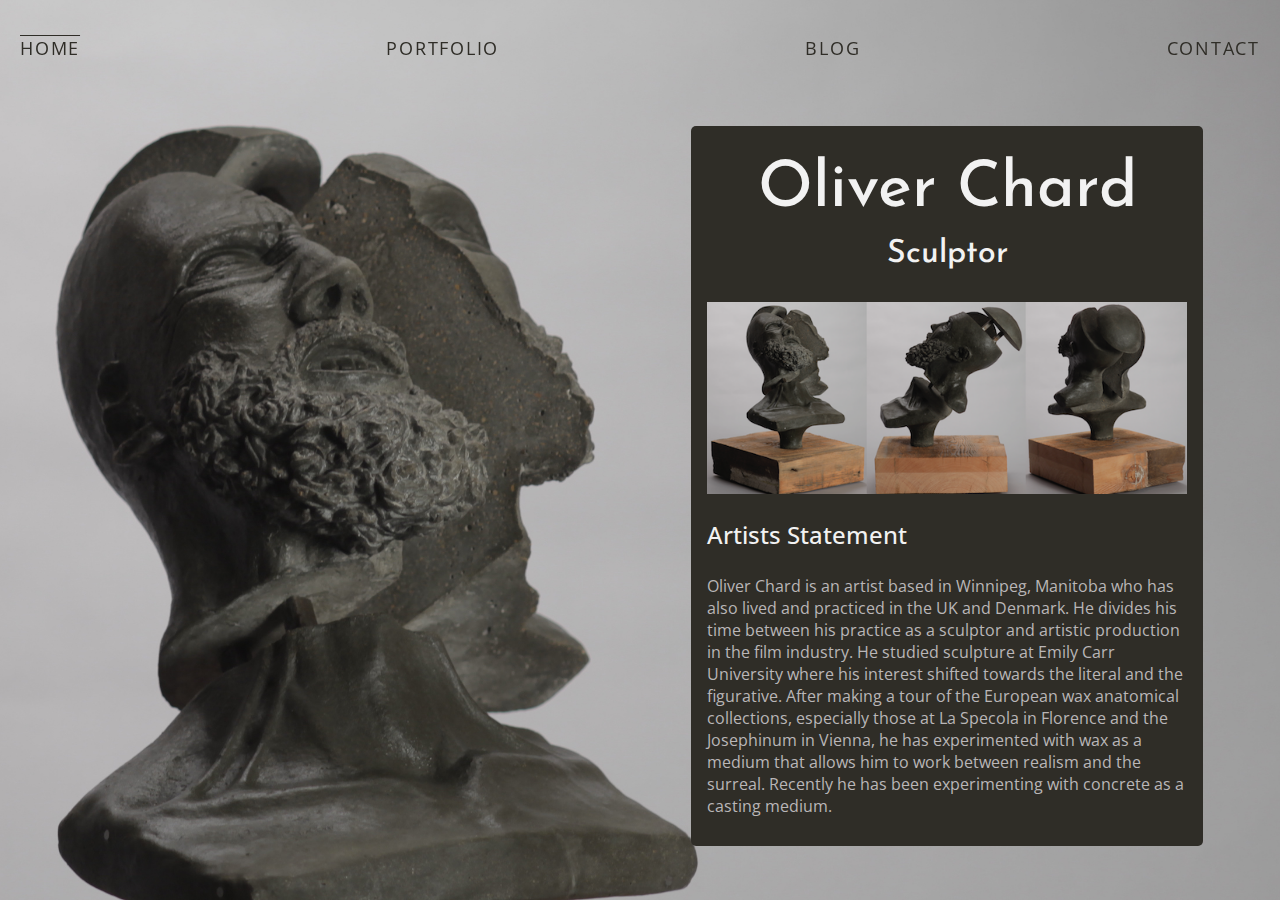
==== index.html @ 40121ba3 "first commit" ====
<!DOCTYPE HTML>
<html class="home">
    <head>
        <meta charset="UTF-8" lang="en">
        <title>Oliver Chard | Sculptor </title>
        <link href="https://fonts.googleapis.com/css?family=Josefin+Sans|Open+Sans" rel="stylesheet">
        <meta name="viewport" content="width=device-width, initial-scale=1.0">
        <meta description content="Winnipeg website designer working with small businesses specializing in local SEO, online marketing, branding, social media, google adwords and copy writing">
        <link href="./normalize.css" rel="stylesheet">
        <link href="./main.css" rel="stylesheet">
    </head>
    <body>
		
	<div class="wrapper">
        <nav class="mainNav">
			
            <ul class="nav homeNav">
				<li><a href="./index.html" class="current">Home</a></li>
                <li><a href="./portfolio.html">Portfolio</a></li>
				<li><a href="./blog.html">Blog</a></li>
				<li><a href="./contact.html">Contact</a></li>
            </ul>
        </nav>
      
        <div class="contentWrapper">
			<div class="titles">
				<h1>Oliver Chard</h1>
				<h3 class="sculptor">Sculptor</h3>
			</div>
			<div class="mobileImage">
				<img src="images/winnipegArt.png">
			</div>
			<div>
				<h3 class="statement">Artists Statement</h3>
				<p>Oliver  Chard  is  an  artist  based  in  Winnipeg,  Manitoba  who  has  also  lived  and  practiced  in  the  UK  and  Denmark.  He  divides  his  time  between  his  practice  as  a  sculptor  and  artistic  production  in  the  film  industry.  He  studied  sculpture  at  Emily  Carr  University  where  his  interest  shifted  towards  the  literal  and  the  figurative.  After  making  a  tour  of  the  European  wax  anatomical  collections,  especially  those  at  La  Specola  in  Florence  and  the  Josephinum  in  Vienna,  he  has  experimented  with  wax  as  a  medium  that  allows  him  to  work  between  realism  and  the  surreal.  Recently  he  has  been  experimenting  with  concrete  as  a  casting  medium.</p>
				
				<h3 class="statement">Education</h3>
				<p>Emily Carr University of Art and Design <br>(2011-2013) Vancouver, BC</p>
				
				<h3 class="statement">Exhibitions</h3>
				<ul>
					<li>Winnipeg Reel Pride Art Show, Group Exhibition (2016) Winnipeg, MB</li>
					<li>ART NOW, Lantern Gallery at The Saskatchewan Fine Art Fair (2017) Regina, SK</li>
					<li>Night Streets, Lantern Gallery, Group Exhibition (2017), Winnipeg, MB</li>
				</ul>
				<h3 class="statement">Professional Experience</h3>
				<p>Scenic Painter (2017 - present) Winnipeg, MB</p>
				<ul>
					<li>How It Ends (feature film)</li>
					<li>LT Leroy (feature film)</li>
					<li>Siberia (feature film)</li>
				</ul>
				
				<p>Set Dresser, Film Industry (2015 - present) Winnipeg, MB</p>
				<ul>
					<li>Channel Zero (TV series)</li>
					<li>A Dog's Purpose (feature film)</li>
					<li>Room For Rent (feature film)</li>
				</ul>
				
				<p>Carpenter, Film Industry (2013 - present) Winnipeg, MB</p>
				<ul>
					<li>A Dog's Purpose (feature film)</li>
					<li>The Pinkerton's (TV series)</li>
					<li>Hyena Road (feature film)</li>
				</ul>
			</div>
        
		</div>
	</div>
		
         

		
       <script src="https://ajax.googleapis.com/ajax/libs/jquery/3.3.1/jquery.min.js"></script>
		<script src="./app.js" type="text/javascript"></script>
        <script src="./jquery.js" type="text/javascript"></script> 
    </body>
</html>
---- main.css ----
body{
	font-family: 'Open Sans', sans-serif;
}
h1, h2, h3{
	font-family: 'Josefin Sans', sans-serif;
	font-weight:500;
}
.nav .current{
	text-decoration: overline;
}

.nav{
	list-style: none;
	padding: 0;
	width: 100%;
	position: fixed;
	z-index: 1;
	top: 0;
	left: 0;
	overflow: hidden;
	display:flex;
	justify-content: space-between;
}

.nav a{
	text-decoration: none;
	/*font-family:'Josefin Sans', sans-serif; */
	color:#2f2d27;
	text-transform: uppercase;
	transition: all ease-in-out .5s;
}

.nav a:hover{
	color: white;
}

.nav li {
	font-size: 1.1em;
	letter-spacing: .1em;
	padding: 20px 20px;
}
.contentWrapper{
	position: fixed;
	top: 14%;
	right: 6%;
	background-color: #2f2d27;
	padding: 2rem 1rem;
	color: #b9b6b7;
	height: 80%;
	width: 40%;
	border-radius: 5px;
	overflow-y: auto;
}

.titles h1{
	text-align:center;
	font-size:4rem;
	margin: 0;
	color: #f2f2f2;
	
}
.titles h3{
	text-align:center;
	font-size: 2em;
	margin-top: 1rem;
	color: #f2f2f2;
}
.mobileImage img{
	max-width: 100%;
}

.statement{
	font-size: 1.5em;
	font-family: 'Open Sans', sans-serif;
	color: #f2f2f2;
}


.home{
	background:url(images/OliverBG3.jpg) no-repeat center center fixed;
	background-size:cover;
}


/********************
CONTACT PAGE
************************/
.contactNav a{
	color: #f2f2f2;
}
.contactWrapper{
	display: flex;
	width: 100%;
}

.contactInfo{
	flex: 1 50%;
	background-color: #2f2d27;
	display: flex;
	flex-direction: column;
}
.innerContactInfo{
	align-self:center;
}

.contactInfo a{
	text-decoration: none;
	color: #f2f2f2;
	align-self:center;
}
.contactInfo h1, .contactInfo h2{
	color: #f2f2f2;
	text-align:center; 
}
.contactInfo h1{
	font-size: 5rem;
	padding-top: 14%;
}
.contactInfo h2{
	font-size: 3rem;
}
.contactInfo img{
		padding-right: 20px;
	}
.email, .phone, .map{
	display: flex;
	justify-content:space-between;
	width:60%;
	margin: 0 auto;
	padding: 20px;
}
.phone{
	padding-left:22px;
}
.contactImage{
	flex: 1 50%;
	background:url(images/contactBG.jpg) no-repeat;
	background-size:cover;
	height: 100vh;
}

@media(max-width: 600px){
	.nav{
		justify-content: space-around;
	}
	.homeNav{
	background-color: white;
	margin-top:0;
}
	.nav li{
		padding: 20px 0;
		font-size: .9em;
	}
	.nav a:hover{
		color:#b9b6b7 ;
	}
	.contentWrapper{
		position:inherit;
		width: 86%;
		margin: 16% auto;
		height: 100%;
		border-radius: 0;
		color: #2f2d27;
		background-color: #f4f4f4;
		
	}
	.titles h1, .titles h3, .statement{
		color: #2f2d27;
	}
	
	.home{
	background:none;
	
	}
	/*.contactImage{
		display: none;
	} */
	.contactInfo{
		/*min-height: 100vh;*/
		width: 100%;
	}
	
	.contactInfo img{
		padding-right: 20px;
	}
	.contactInfo h1{
		padding-top: 30%;
		font-size: 3rem;
	}
	.contactInfo h2{
		font-size: 2rem;
	}
	.email, .phone, .map{
		width: 100%;
		justify-content:space-between;
		padding: 30px 5px;
	}
}

@media(max-width: 1100px){
	.contactWrapper{
		flex-direction: column;
	}
	.titles h1{
		font-size: 3rem;
	}
	
}
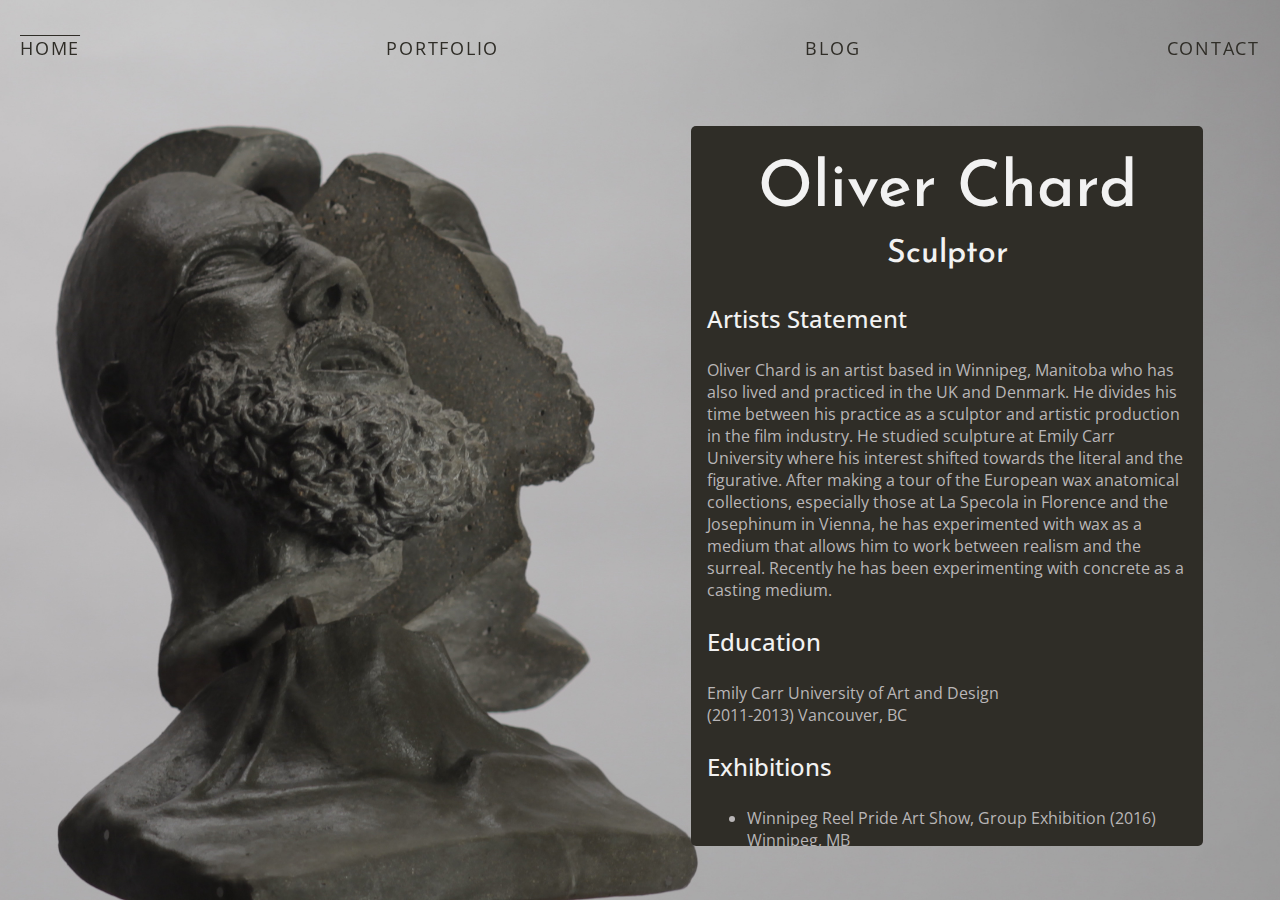
==== commit 4af71b4c: "homepage, favicon, mac credit" ====
--- a/index.html
+++ b/index.html
@@ -8,6 +8,7 @@
         <meta description content="Winnipeg website designer working with small businesses specializing in local SEO, online marketing, branding, social media, google adwords and copy writing">
         <link href="./normalize.css" rel="stylesheet">
         <link href="./main.css" rel="stylesheet">
+		<link rel="icon" href="./images/favicon.ico" type="image/x-icon"/>
     </head>
     <body>
 		
@@ -43,27 +44,7 @@
 					<li>ART NOW, Lantern Gallery at The Saskatchewan Fine Art Fair (2017) Regina, SK</li>
 					<li>Night Streets, Lantern Gallery, Group Exhibition (2017), Winnipeg, MB</li>
 				</ul>
-				<h3 class="statement">Professional Experience</h3>
-				<p>Scenic Painter (2017 - present) Winnipeg, MB</p>
-				<ul>
-					<li>How It Ends (feature film)</li>
-					<li>LT Leroy (feature film)</li>
-					<li>Siberia (feature film)</li>
-				</ul>
 				
-				<p>Set Dresser, Film Industry (2015 - present) Winnipeg, MB</p>
-				<ul>
-					<li>Channel Zero (TV series)</li>
-					<li>A Dog's Purpose (feature film)</li>
-					<li>Room For Rent (feature film)</li>
-				</ul>
-				
-				<p>Carpenter, Film Industry (2013 - present) Winnipeg, MB</p>
-				<ul>
-					<li>A Dog's Purpose (feature film)</li>
-					<li>The Pinkerton's (TV series)</li>
-					<li>Hyena Road (feature film)</li>
-				</ul>
 			</div>
         
 		</div>
--- a/main.css
+++ b/main.css
@@ -65,6 +65,9 @@
 	margin-top: 1rem;
 	color: #f2f2f2;
 }
+.mobileImage{
+	display:none;
+}
 .mobileImage img{
 	max-width: 100%;
 }
@@ -137,6 +140,19 @@
 	background:url(images/contactBG.jpg) no-repeat;
 	background-size:cover;
 	height: 100vh;
+}
+
+@media(max-width: 1100px){
+	.contactWrapper{
+		flex-direction: column;
+	}
+	.titles h1{
+		font-size: 3rem;
+	}
+	.mobileImage{
+		display: block;
+	}
+	
 }
 
 @media(max-width: 600px){
@@ -172,11 +188,8 @@
 	background:none;
 	
 	}
-	/*.contactImage{
-		display: none;
-	} */
+	
 	.contactInfo{
-		/*min-height: 100vh;*/
 		width: 100%;
 	}
 	
@@ -197,29 +210,21 @@
 	}
 }
 
-@media(max-width: 1100px){
-	.contactWrapper{
-		flex-direction: column;
-	}
-	.titles h1{
-		font-size: 3rem;
-	}
-	
-}
-
-
-
-
-
-
-
-
-
-
-
-
-
-
-
-
-
+
+
+
+
+
+
+
+
+
+
+
+
+
+
+
+
+
+
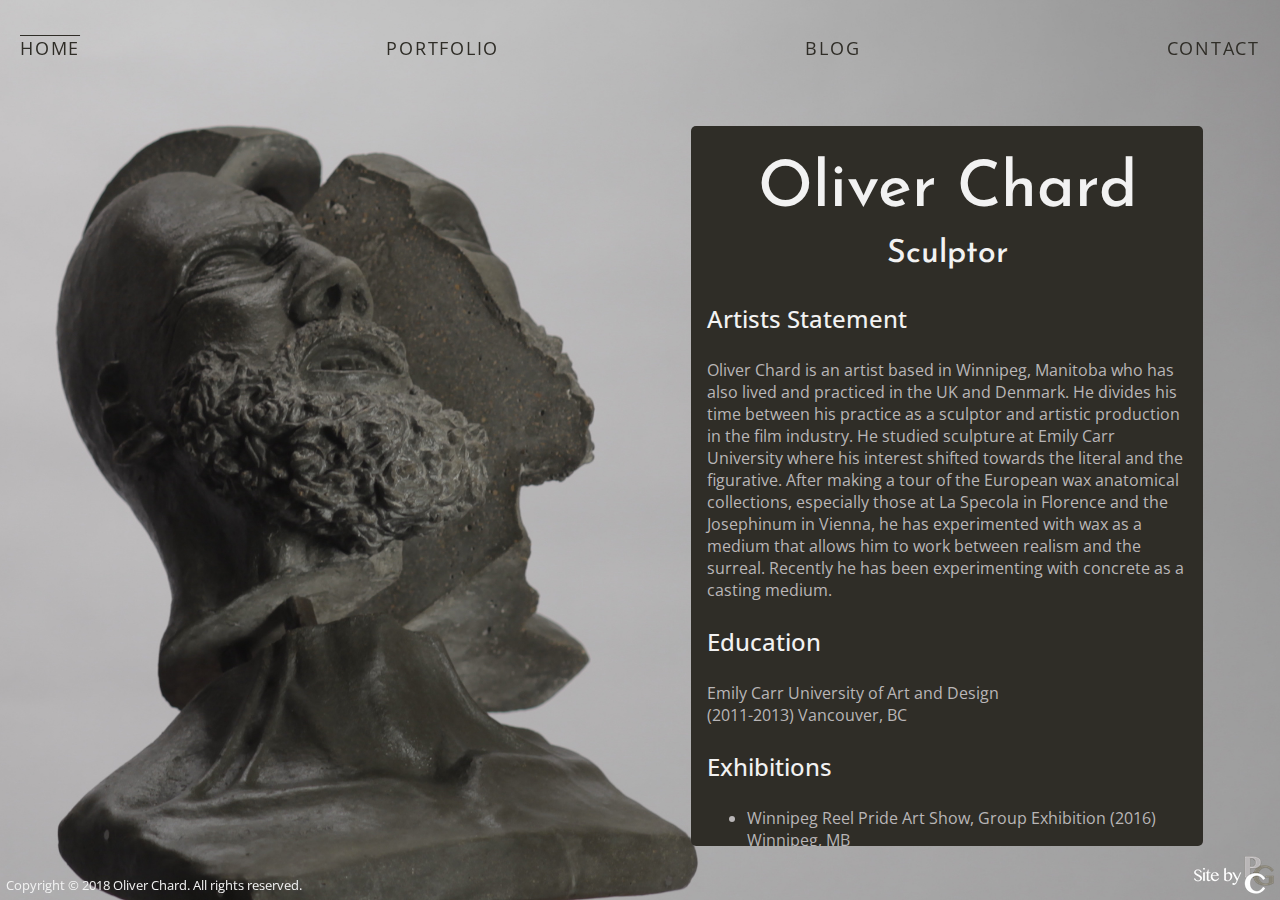
==== commit 3ffd582a: "added bottom links" ====
--- a/index.html
+++ b/index.html
@@ -49,6 +49,11 @@
         
 		</div>
 	</div>
+		<footer>
+			<p class="copyright">Copyright &copy; 2018 Oliver Chard. All rights reserved.</p>
+			<a href="http://www.pennygibson.com" target="_blank"><img src="images/winnipeg-website-designer.png"></a>
+			
+		</footer>
 		
          
 
--- a/main.css
+++ b/main.css
@@ -83,7 +83,20 @@
 	background:url(images/OliverBG3.jpg) no-repeat center center fixed;
 	background-size:cover;
 }
-
+footer{
+	position: fixed;
+	bottom: 0;
+	width: 100%;
+	display: flex;
+	justify-content: space-between;
+	padding: 0 6px 6px;
+}
+.copyright{
+	color:#f2f2f2;
+	font-size: .8em;
+	margin:0;
+	align-self:flex-end;
+}
 
 /********************
 CONTACT PAGE
@@ -188,6 +201,21 @@
 	background:none;
 	
 	}
+	footer{
+		position:relative;
+		background-color: #2f2d27;
+		padding: 10px;
+		justify-content: center;
+		flex-wrap: wrap;
+	}
+	.portfolioPage{
+		background-color:white;
+	}
+	.copyright{
+		width: 100%;
+		margin: 8px;
+		text-align:center;
+	}
 	
 	.contactInfo{
 		width: 100%;
